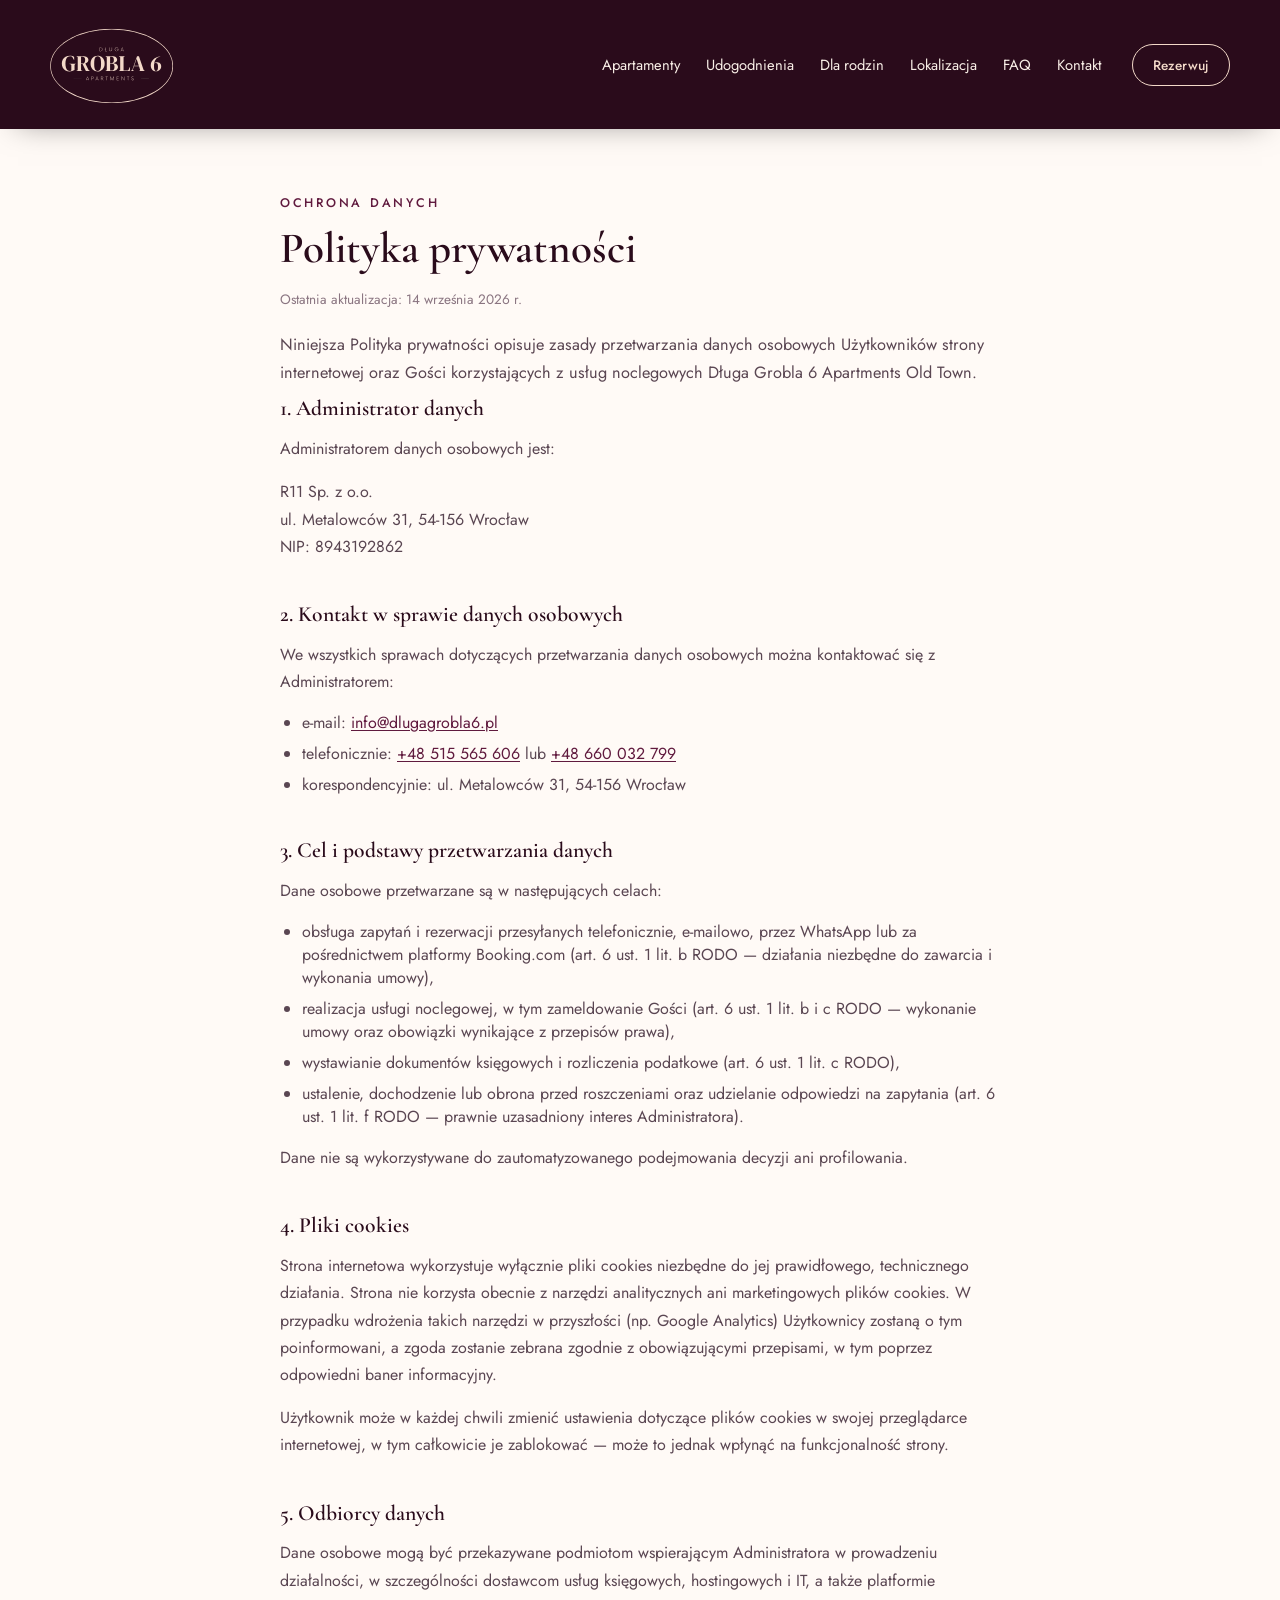
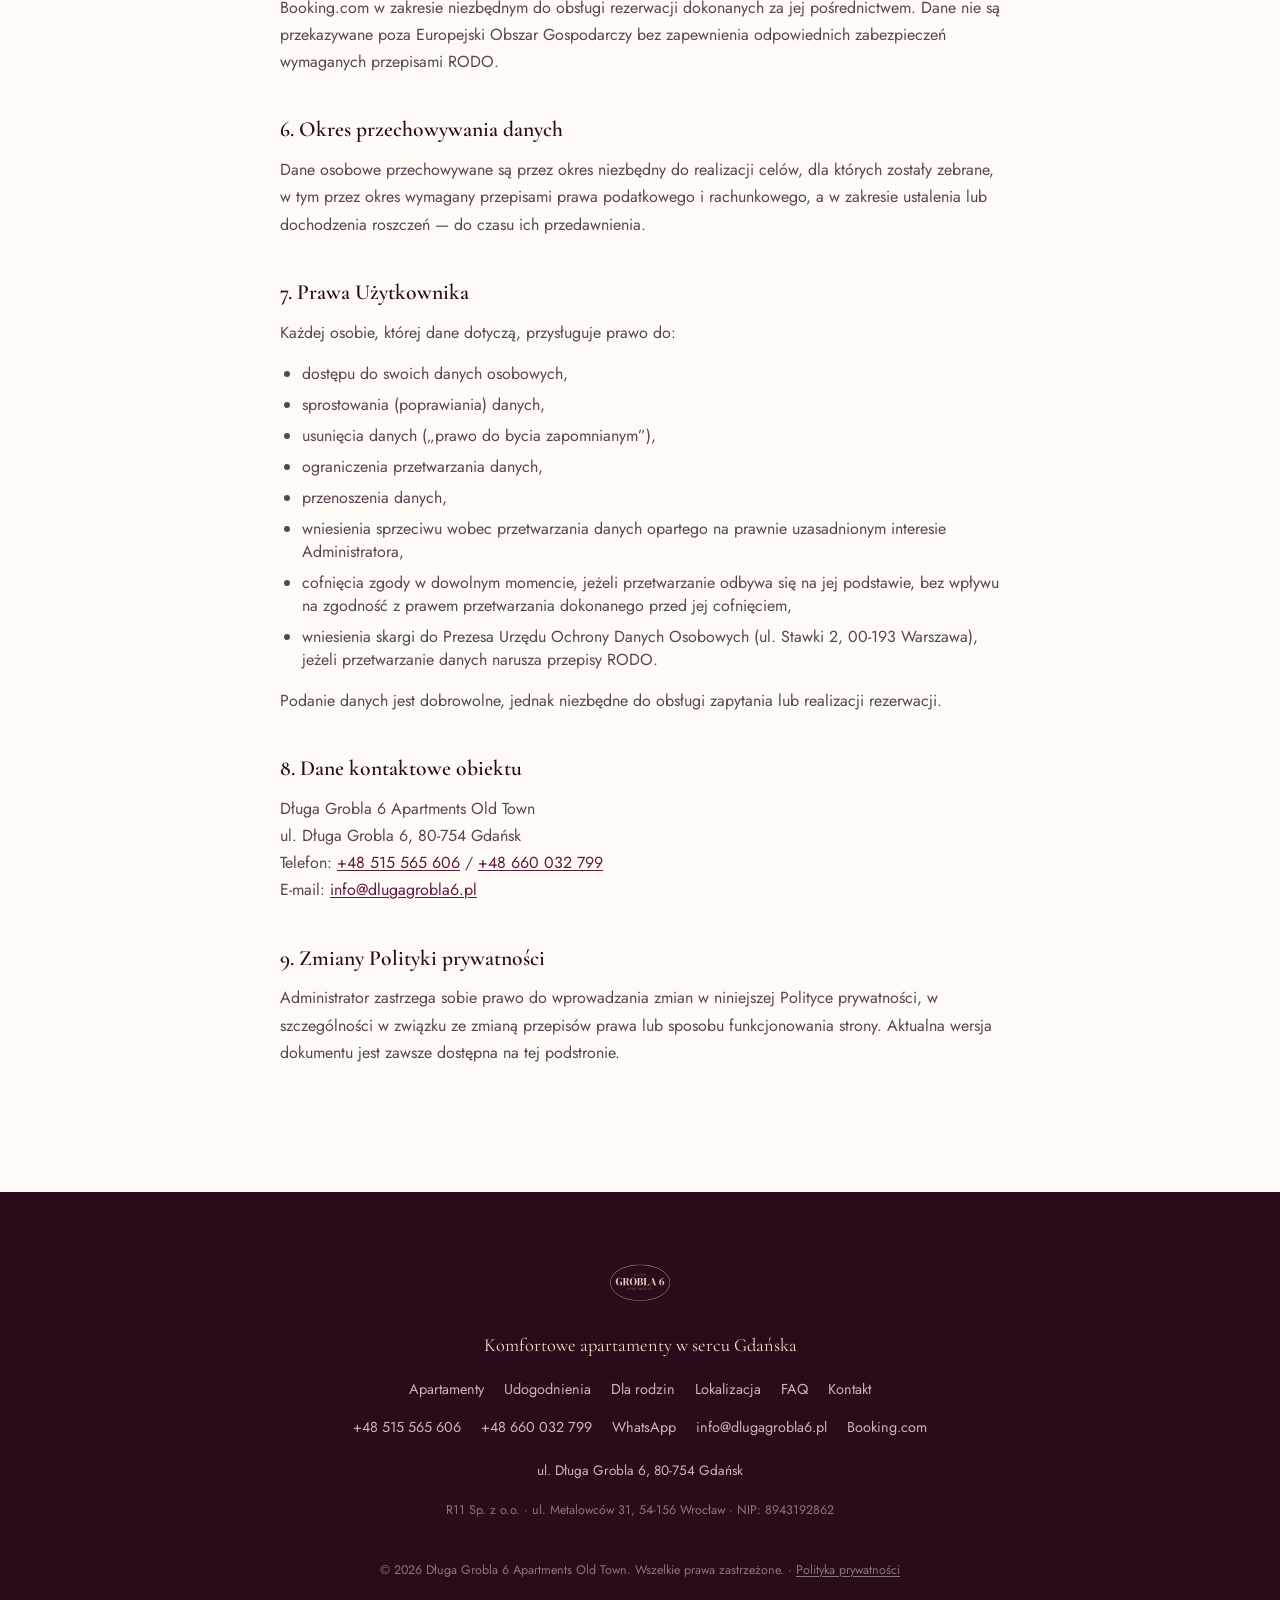
==== privacy-policy.html @ ef0bfca9 "Production ready version Co-Authored-By: Claude Sonnet 5 <noreply@anthropic.com> Claude-Session: htt" ====
<!DOCTYPE html>
<html lang="pl">
<head>
<meta charset="UTF-8">
<meta name="viewport" content="width=device-width, initial-scale=1.0">
<title>Polityka prywatności | Długa Grobla 6 Apartments Old Town</title>
<meta name="description" content="Polityka prywatności Długa Grobla 6 Apartments Old Town — zasady przetwarzania danych osobowych, pliki cookies i prawa użytkownika.">
<meta name="robots" content="noindex, follow">
<meta name="theme-color" content="#601a3e">
<link rel="icon" type="image/svg+xml" href="assets/images/favicon/a/favicon.svg">
<link rel="icon" type="image/png" sizes="32x32" href="assets/images/favicon/a/favicon-32x32.png">
<link rel="icon" type="image/png" sizes="16x16" href="assets/images/favicon/a/favicon-16x16.png">
<link rel="apple-touch-icon" sizes="180x180" href="assets/images/favicon/a/apple-touch-icon.png">
<link rel="preconnect" href="https://fonts.googleapis.com">
<link rel="preconnect" href="https://fonts.gstatic.com" crossorigin>
<link href="https://fonts.googleapis.com/css2?family=Cormorant+Garamond:wght@500;600;700&family=Jost:wght@300;400;500;600&display=swap" rel="stylesheet">
<link rel="stylesheet" href="assets/css/style.css">
</head>
<body>

<!-- Sprite ikon SVG -->
<svg width="0" height="0" style="position:absolute" aria-hidden="true">
<defs>
<symbol id="icon-menu" viewBox="0 0 24 24"><line x1="3" y1="6" x2="21" y2="6"/><line x1="3" y1="12" x2="21" y2="12"/><line x1="3" y1="18" x2="21" y2="18"/></symbol>
<symbol id="icon-close" viewBox="0 0 24 24"><line x1="5" y1="5" x2="19" y2="19"/><line x1="19" y1="5" x2="5" y2="19"/></symbol>
<symbol id="icon-chevron" viewBox="0 0 24 24"><polyline points="6 9 12 15 18 9"/></symbol>
<symbol id="icon-arrow-left" viewBox="0 0 24 24"><polyline points="15 18 9 12 15 6"/></symbol>
<symbol id="icon-arrow-right" viewBox="0 0 24 24"><polyline points="9 18 15 12 9 6"/></symbol>
<symbol id="icon-phone" viewBox="0 0 24 24"><path d="M22 16.92v3a2 2 0 0 1-2.18 2 19.79 19.79 0 0 1-8.63-3.07 19.5 19.5 0 0 1-6-6 19.79 19.79 0 0 1-3.07-8.67A2 2 0 0 1 4.11 2h3a2 2 0 0 1 2 1.72c.127.96.362 1.903.7 2.81a2 2 0 0 1-.45 2.11L8.09 9.91a16 16 0 0 0 6 6l1.27-1.27a2 2 0 0 1 2.11-.45c.907.338 1.85.573 2.81.7A2 2 0 0 1 22 16.92z"/></symbol>
<symbol id="icon-whatsapp" viewBox="0 0 24 24"><path d="M17.6 6.32A8.86 8.86 0 0 0 12.05 4a8.94 8.94 0 0 0-7.75 13.4L3 21l3.72-1.27a8.9 8.9 0 0 0 5.33 1.76A8.94 8.94 0 0 0 21 12.55a8.87 8.87 0 0 0-3.4-6.23z" stroke-linecap="round" stroke-linejoin="round" fill="none"/><path d="M9 8.5c0 3.5 3 6.5 6.5 6.5.6 0 1-.5.9-1l-.3-1.3a.9.9 0 0 0-.9-.7l-1.2.2a5 5 0 0 1-3-3l.2-1.2a.9.9 0 0 0-.7-.9L9.9 6.6c-.5-.1-1 .3-1 .9z" fill="currentColor" stroke="none"/></symbol>
<symbol id="icon-booking" viewBox="0 0 24 24"><rect x="3" y="4" width="18" height="17" rx="2"/><line x1="3" y1="9" x2="21" y2="9"/><line x1="8" y1="2" x2="8" y2="6"/><line x1="16" y1="2" x2="16" y2="6"/><path d="M8 13h3a1.5 1.5 0 0 1 0 3H8v-6h2.5a1.5 1.5 0 0 1 0 3" fill="none"/></symbol>
<symbol id="icon-mail" viewBox="0 0 24 24"><rect x="2.5" y="4.5" width="19" height="15" rx="2" fill="none"/><path d="m3 6 9 7 9-7" fill="none"/></symbol>
<symbol id="icon-pin" viewBox="0 0 24 24"><path d="M12 21s7-6.7 7-12a7 7 0 0 0-14 0c0 5.3 7 12 7 12z" fill="none"/><circle cx="12" cy="9" r="2.4"/></symbol>
</defs>
</svg>

<a class="skip-link" href="#main">Przejdź do treści</a>

<header class="site-header" id="siteHeader">
  <div class="container header-inner">
    <a href="index.html" class="brand" aria-label="Długa Grobla 6 Apartments Old Town — strona główna">
      <img src="assets/images/logo/Ivory.svg" alt="Długa Grobla 6 Apartments Old Town" class="brand-logo">
    </a>

    <nav class="main-nav" id="mainNav" aria-label="Nawigacja główna">
      <ul>
        <li><a href="index.html#apartments">Apartamenty</a></li>
        <li><a href="index.html#amenities">Udogodnienia</a></li>
        <li><a href="index.html#family">Dla rodzin</a></li>
        <li><a href="index.html#location">Lokalizacja</a></li>
        <li><a href="index.html#faq">FAQ</a></li>
        <li><a href="index.html#contact">Kontakt</a></li>
      </ul>
      <a href="https://www.booking.com/hotel/pl/dluga-grobla-6-apartments-oldtown.pl.html" class="btn btn-sm btn-outline-nav" target="_blank" rel="noopener">Rezerwuj</a>
    </nav>

    <button class="nav-toggle" id="navToggle" aria-label="Otwórz menu" aria-expanded="false" aria-controls="mainNav">
      <svg class="icon"><use href="#icon-menu"></use></svg>
    </button>
  </div>
</header>

<div class="nav-scrim" id="navScrim"></div>

<main id="main">
  <section class="legal">
    <div class="container legal-inner">
      <p class="eyebrow reveal" data-reveal>Ochrona danych</p>
      <h1 class="section-title reveal" data-reveal>Polityka prywatności</h1>
      <p class="legal-updated reveal" data-reveal>Ostatnia aktualizacja: 14 września 2026 r.</p>
      <p class="legal-lead reveal" data-reveal>
        Niniejsza Polityka prywatności opisuje zasady przetwarzania danych osobowych
        Użytkowników strony internetowej oraz Gości korzystających z usług noclegowych
        Długa Grobla 6 Apartments Old Town.
      </p>

      <div class="legal-body reveal" data-reveal>
        <h2>1. Administrator danych</h2>
        <p>Administratorem danych osobowych jest:</p>
        <p class="legal-block">
          R11 Sp. z o.o.<br>
          ul. Metalowców 31, 54-156 Wrocław<br>
          NIP: 8943192862
        </p>

        <h2>2. Kontakt w sprawie danych osobowych</h2>
        <p>We wszystkich sprawach dotyczących przetwarzania danych osobowych można kontaktować się z Administratorem:</p>
        <ul>
          <li>e-mail: <a href="mailto:info@dlugagrobla6.pl">info@dlugagrobla6.pl</a></li>
          <li>telefonicznie: <a href="tel:+48515565606">+48 515 565 606</a> lub <a href="tel:+48660032799">+48 660 032 799</a></li>
          <li>korespondencyjnie: ul. Metalowców 31, 54-156 Wrocław</li>
        </ul>

        <h2>3. Cel i podstawy przetwarzania danych</h2>
        <p>Dane osobowe przetwarzane są w następujących celach:</p>
        <ul>
          <li>obsługa zapytań i rezerwacji przesyłanych telefonicznie, e-mailowo, przez WhatsApp lub za pośrednictwem platformy Booking.com (art. 6 ust. 1 lit. b RODO — działania niezbędne do zawarcia i wykonania umowy),</li>
          <li>realizacja usługi noclegowej, w tym zameldowanie Gości (art. 6 ust. 1 lit. b i c RODO — wykonanie umowy oraz obowiązki wynikające z przepisów prawa),</li>
          <li>wystawianie dokumentów księgowych i rozliczenia podatkowe (art. 6 ust. 1 lit. c RODO),</li>
          <li>ustalenie, dochodzenie lub obrona przed roszczeniami oraz udzielanie odpowiedzi na zapytania (art. 6 ust. 1 lit. f RODO — prawnie uzasadniony interes Administratora).</li>
        </ul>
        <p>Dane nie są wykorzystywane do zautomatyzowanego podejmowania decyzji ani profilowania.</p>

        <h2>4. Pliki cookies</h2>
        <p>
          Strona internetowa wykorzystuje wyłącznie pliki cookies niezbędne do jej
          prawidłowego, technicznego działania. Strona nie korzysta obecnie z narzędzi
          analitycznych ani marketingowych plików cookies. W przypadku wdrożenia takich
          narzędzi w przyszłości (np. Google Analytics) Użytkownicy zostaną o tym
          poinformowani, a zgoda zostanie zebrana zgodnie z obowiązującymi przepisami,
          w tym poprzez odpowiedni baner informacyjny.
        </p>
        <p>
          Użytkownik może w każdej chwili zmienić ustawienia dotyczące plików cookies
          w swojej przeglądarce internetowej, w tym całkowicie je zablokować — może to
          jednak wpłynąć na funkcjonalność strony.
        </p>

        <h2>5. Odbiorcy danych</h2>
        <p>
          Dane osobowe mogą być przekazywane podmiotom wspierającym Administratora
          w prowadzeniu działalności, w szczególności dostawcom usług księgowych,
          hostingowych i IT, a także platformie Booking.com w zakresie niezbędnym do
          obsługi rezerwacji dokonanych za jej pośrednictwem. Dane nie są przekazywane
          poza Europejski Obszar Gospodarczy bez zapewnienia odpowiednich zabezpieczeń
          wymaganych przepisami RODO.
        </p>

        <h2>6. Okres przechowywania danych</h2>
        <p>
          Dane osobowe przechowywane są przez okres niezbędny do realizacji celów,
          dla których zostały zebrane, w tym przez okres wymagany przepisami prawa
          podatkowego i rachunkowego, a w zakresie ustalenia lub dochodzenia roszczeń
          — do czasu ich przedawnienia.
        </p>

        <h2>7. Prawa Użytkownika</h2>
        <p>Każdej osobie, której dane dotyczą, przysługuje prawo do:</p>
        <ul>
          <li>dostępu do swoich danych osobowych,</li>
          <li>sprostowania (poprawiania) danych,</li>
          <li>usunięcia danych („prawo do bycia zapomnianym”),</li>
          <li>ograniczenia przetwarzania danych,</li>
          <li>przenoszenia danych,</li>
          <li>wniesienia sprzeciwu wobec przetwarzania danych opartego na prawnie uzasadnionym interesie Administratora,</li>
          <li>cofnięcia zgody w dowolnym momencie, jeżeli przetwarzanie odbywa się na jej podstawie, bez wpływu na zgodność z prawem przetwarzania dokonanego przed jej cofnięciem,</li>
          <li>wniesienia skargi do Prezesa Urzędu Ochrony Danych Osobowych (ul. Stawki 2, 00-193 Warszawa), jeżeli przetwarzanie danych narusza przepisy RODO.</li>
        </ul>
        <p>Podanie danych jest dobrowolne, jednak niezbędne do obsługi zapytania lub realizacji rezerwacji.</p>

        <h2>8. Dane kontaktowe obiektu</h2>
        <p class="legal-block">
          Długa Grobla 6 Apartments Old Town<br>
          ul. Długa Grobla 6, 80-754 Gdańsk<br>
          Telefon: <a href="tel:+48515565606">+48 515 565 606</a> / <a href="tel:+48660032799">+48 660 032 799</a><br>
          E-mail: <a href="mailto:info@dlugagrobla6.pl">info@dlugagrobla6.pl</a>
        </p>

        <h2>9. Zmiany Polityki prywatności</h2>
        <p>
          Administrator zastrzega sobie prawo do wprowadzania zmian w niniejszej
          Polityce prywatności, w szczególności w związku ze zmianą przepisów prawa
          lub sposobu funkcjonowania strony. Aktualna wersja dokumentu jest zawsze
          dostępna na tej podstronie.
        </p>
      </div>
    </div>
  </section>
</main>

<footer class="site-footer">
  <div class="container footer-inner">
    <img src="assets/images/logo/Ivory.svg" alt="Długa Grobla 6 Apartments Old Town" class="footer-logo">
    <p class="footer-tagline">Komfortowe apartamenty w sercu Gdańska</p>

    <nav class="footer-nav" aria-label="Nawigacja w stopce">
      <a href="index.html#apartments">Apartamenty</a>
      <a href="index.html#amenities">Udogodnienia</a>
      <a href="index.html#family">Dla rodzin</a>
      <a href="index.html#location">Lokalizacja</a>
      <a href="index.html#faq">FAQ</a>
      <a href="index.html#contact">Kontakt</a>
    </nav>

    <div class="footer-contact">
      <a href="tel:+48515565606">+48 515 565 606</a>
      <a href="tel:+48660032799">+48 660 032 799</a>
      <a href="https://wa.me/48515565606" target="_blank" rel="noopener">WhatsApp</a>
      <a href="mailto:info@dlugagrobla6.pl">info@dlugagrobla6.pl</a>
      <a href="https://www.booking.com/hotel/pl/dluga-grobla-6-apartments-oldtown.pl.html" target="_blank" rel="noopener">Booking.com</a>
    </div>

    <p class="footer-address">ul. Długa Grobla 6, 80-754 Gdańsk</p>
    <p class="footer-legal">R11 Sp. z o.o. · ul. Metalowców 31, 54-156 Wrocław · NIP: 8943192862</p>

    <p class="footer-copy">&copy; 2026 Długa Grobla 6 Apartments Old Town. Wszelkie prawa zastrzeżone. · <a href="privacy-policy.html">Polityka prywatności</a></p>
  </div>
</footer>

<!-- LIGHTBOX (nieużywany na tej stronie, wymagany przez wspólny script.js) -->
<div class="lightbox" id="lightbox" aria-hidden="true" role="dialog" aria-modal="true" aria-label="Podgląd zdjęcia">
  <button class="lightbox-close" id="lightboxClose" aria-label="Zamknij">
    <svg class="icon"><use href="#icon-close"></use></svg>
  </button>
  <button class="lightbox-nav lightbox-prev" id="lightboxPrev" aria-label="Poprzednie zdjęcie">
    <svg class="icon"><use href="#icon-arrow-left"></use></svg>
  </button>
  <div class="lightbox-stage">
    <img src="" alt="" id="lightboxImg">
    <p class="lightbox-count" id="lightboxCount"></p>
  </div>
  <button class="lightbox-nav lightbox-next" id="lightboxNext" aria-label="Następne zdjęcie">
    <svg class="icon"><use href="#icon-arrow-right"></use></svg>
  </button>
</div>

<button class="back-to-top" id="backToTop" aria-label="Wróć na górę strony">
  <svg class="icon"><use href="#icon-chevron"></use></svg>
</button>

<script src="assets/js/script.js"></script>
</body>
</html>
---- assets/css/style.css ----
/* ==========================================================================
   Długa Grobla 6 Apartments Old Town — style.css
   ========================================================================== */

:root {
  /* Brand colors (from logo) */
  --plum: #601a3e;
  --plum-dark: #3d1027;
  --plum-darker: #2a0b1b;
  --plum-light: #7c2c53;
  --ivory: #f3d9c9;
  --ivory-soft: #faf0e8;
  --ink: #241019;
  --paper: #fffaf6;
  --paper-dim: #f6ece5;

  /* Accents per apartment */
  --sea: #3c6a8c;
  --sea-soft: #e6eef3;
  --forest: #33513f;
  --forest-soft: #e7eee9;

  --whatsapp: #25a35a;

  /* Type */
  --font-display: "Cormorant Garamond", Georgia, serif;
  --font-body: "Jost", "Segoe UI", sans-serif;

  /* Layout */
  --container: 1220px;
  --radius-sm: 8px;
  --radius-md: 16px;
  --radius-lg: 28px;
  --shadow-soft: 0 20px 50px -25px rgba(36, 16, 25, 0.45);
  --shadow-card: 0 14px 40px -20px rgba(36, 16, 25, 0.35);

  --ease: cubic-bezier(0.22, 1, 0.36, 1);
}

/* ---------- Reset ---------- */
*, *::before, *::after { box-sizing: border-box; }
html { scroll-behavior: smooth; }
body {
  margin: 0;
  font-family: var(--font-body);
  color: var(--ink);
  background: var(--paper);
  -webkit-font-smoothing: antialiased;
  overflow-x: hidden;
}
img { max-width: 100%; display: block; }
ul { list-style: none; margin: 0; padding: 0; }
a { color: inherit; text-decoration: none; }
button { font: inherit; color: inherit; background: none; border: none; cursor: pointer; padding: 0; }
h1, h2, h3, h4 {
  font-family: var(--font-display);
  font-weight: 600;
  line-height: 1.15;
  margin: 0;
  color: var(--plum-darker);
}
p { margin: 0; line-height: 1.7; }
.icon { width: 1.15em; height: 1.15em; fill: none; stroke: currentColor; stroke-width: 1.7; stroke-linecap: round; stroke-linejoin: round; flex-shrink: 0; }

.container {
  width: 100%;
  max-width: var(--container);
  margin-inline: auto;
  padding-inline: 20px;
}

.skip-link {
  position: absolute;
  left: -999px;
  top: 0;
  background: var(--plum);
  color: var(--ivory);
  padding: 12px 20px;
  z-index: 999;
  border-radius: 0 0 8px 0;
}
.skip-link:focus { left: 0; }

@media (prefers-reduced-motion: reduce) {
  html { scroll-behavior: auto; }
  * { animation-duration: 0.001ms !important; transition-duration: 0.001ms !important; }
}

/* ---------- Reveal animations ---------- */
[data-reveal] {
  opacity: 0;
  transform: translateY(28px);
  transition: opacity 0.8s var(--ease), transform 0.8s var(--ease);
}
[data-reveal].is-visible { opacity: 1; transform: translateY(0); }

/* ---------- Eyebrow / section titles ---------- */
.eyebrow {
  display: inline-block;
  font-family: var(--font-body);
  font-size: 0.78rem;
  letter-spacing: 0.22em;
  text-transform: uppercase;
  color: var(--plum);
  font-weight: 500;
  margin-bottom: 10px;
}
.section-title {
  font-size: clamp(1.9rem, 5vw, 2.7rem);
  margin-bottom: 14px;
}
.section-lead {
  max-width: 640px;
  color: #5a4652;
  font-size: 1.02rem;
  margin-bottom: 40px;
}

/* ---------- Buttons ---------- */
.btn {
  display: inline-flex;
  align-items: center;
  gap: 10px;
  justify-content: center;
  padding: 14px 26px;
  border-radius: 999px;
  font-size: 0.95rem;
  font-weight: 500;
  letter-spacing: 0.01em;
  border: 1.5px solid transparent;
  transition: transform 0.35s var(--ease), background 0.3s var(--ease), border-color 0.3s var(--ease), color 0.3s var(--ease), box-shadow 0.3s var(--ease);
  white-space: nowrap;
}
.btn:hover { transform: translateY(-2px); }
.btn:active { transform: translateY(0); }

.btn-primary {
  background: var(--plum);
  color: var(--ivory-soft);
  box-shadow: 0 12px 30px -14px rgba(96, 26, 62, 0.65);
}
.btn-primary:hover { background: var(--plum-light); }

.btn-outline {
  background: transparent;
  color: var(--paper);
  border-color: rgba(255, 255, 255, 0.7);
}
.btn-outline:hover { background: rgba(255, 255, 255, 0.12); }

.btn-whatsapp {
  background: var(--whatsapp);
  color: #fff;
  box-shadow: 0 12px 30px -14px rgba(37, 163, 90, 0.6);
}
.btn-whatsapp:hover { background: #1f8f4d; }

.btn-ghost {
  background: transparent;
  color: var(--plum);
  border-color: var(--plum);
}
.btn-ghost:hover { background: var(--plum); color: var(--ivory-soft); }

.btn-sm { padding: 10px 20px; font-size: 0.85rem; }
.btn-outline-nav {
  border-color: var(--ivory);
  color: var(--ivory);
}
.btn-outline-nav:hover { background: var(--ivory); color: var(--plum-darker); }

/* Location section buttons sit on light bg */
.location .btn-outline { color: var(--plum); border-color: var(--plum); }
.location .btn-outline:hover { background: var(--plum); color: var(--ivory-soft); }

/* ==========================================================================
   HEADER
   ========================================================================== */
.site-header {
  position: fixed;
  inset: 0 0 auto 0;
  z-index: 100;
  background: var(--plum-darker); /* solid brand color — identical before and after scroll */
  box-shadow: 0 10px 30px -18px rgba(0, 0, 0, 0.5);
}
.header-inner {
  display: flex;
  align-items: center;
  justify-content: space-between;
  padding-block: 3px; /* reduced to fit the larger logo while keeping header height at ~129px */
}

.brand { display: inline-flex; align-items: center; }

.brand-logo {
  height: 123px; /* was 91px, +35% — fixed, identical before and after scroll */
  width: auto;
}

.main-nav { display: flex; align-items: center; gap: 30px; }
.main-nav ul { display: flex; align-items: center; gap: 26px; }
.main-nav a:not(.btn) {
  font-size: 0.92rem;
  color: var(--ivory-soft);
  position: relative;
  padding-block: 4px;
}
.main-nav a:not(.btn)::after {
  content: "";
  position: absolute;
  left: 0; right: 0; bottom: 0;
  height: 1.5px;
  background: var(--ivory);
  transform: scaleX(0);
  transform-origin: right;
  transition: transform 0.35s var(--ease);
}
.main-nav a:not(.btn):hover::after { transform: scaleX(1); transform-origin: left; }

.nav-toggle {
  display: inline-flex;
  color: var(--ivory-soft);
  z-index: 120;
}
.nav-toggle .icon { width: 26px; height: 26px; }
.nav-scrim {
  position: fixed; inset: 0;
  background: rgba(20, 6, 13, 0.6);
  opacity: 0;
  pointer-events: none;
  transition: opacity 0.4s var(--ease);
  z-index: 95;
}
.nav-scrim.is-active { opacity: 1; pointer-events: auto; }

@media (max-width: 900px) {
  .main-nav {
    position: fixed;
    top: 0; right: 0;
    height: 100vh;
    width: min(340px, 84vw);
    background: linear-gradient(160deg, var(--plum-darker), var(--plum-dark));
    flex-direction: column;
    align-items: flex-start;
    justify-content: center;
    gap: 40px;
    padding: 40px;
    transform: translateX(100%);
    transition: transform 0.5s var(--ease);
    z-index: 110;
  }
  .main-nav.is-open { transform: translateX(0); }
  .main-nav ul { flex-direction: column; align-items: flex-start; gap: 22px; }
  .main-nav ul a { font-size: 1.15rem; }
  .main-nav .btn { width: 100%; }
}
@media (min-width: 901px) {
  .nav-toggle { display: none; }
}

/* ==========================================================================
   HERO
   ========================================================================== */
.hero {
  position: relative;
  min-height: 100svh;
  display: flex;
  align-items: center;
  color: var(--paper);
  overflow: hidden;
}
.hero-media { position: absolute; inset: 0; z-index: 0; }
.hero-img { width: 100%; height: 100%; object-fit: cover; }
.hero-overlay {
  position: absolute; inset: 0;
  background:
    linear-gradient(180deg, rgba(30,8,19,0.55) 0%, rgba(30,8,19,0.35) 35%, rgba(28,8,18,0.75) 78%, rgba(20,6,13,0.92) 100%),
    linear-gradient(90deg, rgba(60,15,40,0.55) 0%, rgba(60,15,40,0.1) 55%);
}

.hero-content {
  position: relative;
  z-index: 1;
  padding-top: 100px;
  padding-bottom: 60px;
  text-align: center;
  display: flex;
  flex-direction: column;
  align-items: center;
}
.hero-title {
  font-size: clamp(2.1rem, 7vw, 4.2rem);
  color: var(--paper);
  display: flex;
  flex-direction: column;
  gap: 6px;
}
.hero-title span {
  font-size: clamp(1.1rem, 2.8vw, 1.7rem);
  font-weight: 500;
  letter-spacing: 0.04em;
  color: var(--ivory);
}
.hero-subtitle {
  margin-top: 22px;
  font-size: clamp(1rem, 2vw, 1.25rem);
  font-weight: 300;
  letter-spacing: 0.02em;
  color: var(--ivory-soft);
  max-width: 520px;
}
.hero-actions {
  margin-top: 40px;
  display: flex;
  flex-wrap: wrap;
  gap: 14px;
  justify-content: center;
}

.scroll-cue {
  position: absolute;
  bottom: 26px; left: 50%;
  transform: translateX(-50%);
  color: var(--ivory-soft);
  animation: bob 2.2s ease-in-out infinite;
  z-index: 1;
}
.scroll-cue .icon { width: 26px; height: 26px; }
@keyframes bob {
  0%, 100% { transform: translate(-50%, 0); }
  50% { transform: translate(-50%, 8px); }
}

/* ==========================================================================
   INTRO
   ========================================================================== */
.intro { padding-block: clamp(60px, 9vw, 110px); background: var(--paper); }
.intro-inner { text-align: center; display: flex; flex-direction: column; align-items: center; }
.intro-text {
  max-width: 700px;
  color: #5a4652;
  font-size: 1.05rem;
  margin-bottom: 46px;
}
.intro-stats {
  display: flex;
  flex-wrap: wrap;
  gap: 20px 60px;
  justify-content: center;
}
.stat { display: flex; flex-direction: column; align-items: center; gap: 6px; }
.stat-num { font-family: var(--font-display); font-size: 2.4rem; color: var(--plum); font-weight: 700; }
.stat-label { font-size: 0.85rem; letter-spacing: 0.06em; text-transform: uppercase; color: #8a7581; }

/* ==========================================================================
   APARTMENTS
   ========================================================================== */
.apartments { padding-top: clamp(20px, 4vw, 30px); padding-bottom: clamp(40px, 6vw, 70px); background: var(--paper-dim); }

.apt-card { padding-block: clamp(40px, 6vw, 70px); }
.apt-card:nth-child(odd) { background: var(--paper-dim); }
.apt-card:nth-child(even) { background: var(--paper); }

.apt-grid {
  display: grid;
  grid-template-columns: 1fr;
  gap: 34px;
  align-items: center;
}
@media (min-width: 960px) {
  .apt-grid { grid-template-columns: 1.05fr 0.95fr; gap: 60px; }
  .apt-card-alt .apt-grid { grid-template-columns: 0.95fr 1.05fr; }
  .apt-card-alt .apt-content { order: 2; }
  .apt-card-alt .apt-gallery { order: 1; }
}

.apt-gallery-main {
  position: relative;
  border-radius: var(--radius-lg);
  overflow: hidden;
  aspect-ratio: 4 / 3;
  box-shadow: var(--shadow-card);
  background: #ece1da;
}
.apt-main-img { width: 100%; height: 100%; object-fit: cover; transition: opacity 0.4s var(--ease); }
.gallery-open {
  position: absolute;
  right: 16px; bottom: 16px;
  display: inline-flex; align-items: center; gap: 8px;
  background: rgba(36, 16, 25, 0.72);
  color: var(--ivory-soft);
  padding: 10px 16px;
  border-radius: 999px;
  font-size: 0.82rem;
  backdrop-filter: blur(4px);
  transition: background 0.3s var(--ease), transform 0.3s var(--ease);
}
.gallery-open:hover { background: var(--plum); transform: translateY(-2px); }

.apt-thumbs {
  display: grid;
  grid-template-columns: repeat(5, 1fr);
  gap: 10px;
  margin-top: 12px;
}
.apt-thumb {
  border-radius: 10px;
  overflow: hidden;
  aspect-ratio: 1 / 1;
  border: 2px solid transparent;
  opacity: 0.6;
  transition: opacity 0.3s var(--ease), border-color 0.3s var(--ease);
}
.apt-thumb img { width: 100%; height: 100%; object-fit: cover; }
.apt-thumb:hover { opacity: 0.9; }
.apt-thumb.is-active { opacity: 1; border-color: var(--plum); }

.apt-badge {
  display: inline-block;
  font-size: 0.75rem;
  letter-spacing: 0.14em;
  text-transform: uppercase;
  padding: 7px 14px;
  border-radius: 999px;
  margin-bottom: 16px;
  font-weight: 500;
}
.apt-badge-morze { background: var(--sea-soft); color: var(--sea); }
.apt-badge-las { background: var(--forest-soft); color: var(--forest); }

.apt-content h3 { font-size: clamp(1.7rem, 3.6vw, 2.3rem); margin-bottom: 16px; }
.apt-content p { color: #5a4652; max-width: 480px; }

.apt-features {
  display: flex;
  flex-wrap: wrap;
  gap: 12px 22px;
  margin-top: 24px;
}
.apt-features li {
  display: inline-flex;
  align-items: center;
  gap: 8px;
  font-size: 0.9rem;
  color: var(--plum-darker);
  font-weight: 500;
}
.apt-features .icon { color: var(--plum); }

.apt-actions {
  display: flex;
  flex-wrap: wrap;
  gap: 14px;
  margin-top: 30px;
}

/* ==========================================================================
   AMENITIES / FAMILY (shared grid card style)
   ========================================================================== */
.amenities { padding-block: clamp(60px, 9vw, 110px); background: var(--paper); }
.family { padding-block: clamp(60px, 9vw, 110px); background: var(--plum-darker); color: var(--ivory-soft); }
.family .eyebrow { color: var(--ivory); }
.family .section-title, .family h3 { color: var(--paper); }
.family .section-lead { color: #d9c3cf; }

.amenities-grid, .family-grid {
  display: grid;
  grid-template-columns: repeat(2, 1fr);
  gap: 18px;
}
@media (min-width: 640px) { .amenities-grid { grid-template-columns: repeat(3, 1fr); } }
@media (min-width: 640px) { .family-grid { grid-template-columns: repeat(4, 1fr); } }

.amenity-card {
  background: var(--paper);
  border: 1px solid #ece0d8;
  border-radius: var(--radius-md);
  padding: 30px 22px;
  text-align: center;
  transition: transform 0.4s var(--ease), box-shadow 0.4s var(--ease), border-color 0.4s var(--ease);
}
.amenity-card:hover { transform: translateY(-6px); box-shadow: var(--shadow-card); border-color: transparent; }
.amenity-icon, .family-icon {
  width: 58px; height: 58px;
  margin: 0 auto 16px;
  display: flex; align-items: center; justify-content: center;
  border-radius: 50%;
  background: var(--ivory-soft);
  color: var(--plum);
}
.amenity-icon .icon, .family-icon .icon { width: 26px; height: 26px; }
.amenity-card h3 { font-size: 1.08rem; margin-bottom: 8px; }
.amenity-card p { font-size: 0.88rem; color: #7a6870; }

.family-card {
  background: rgba(255, 255, 255, 0.06);
  border: 1px solid rgba(255,255,255,0.12);
  border-radius: var(--radius-md);
  padding: 30px 18px;
  text-align: center;
  transition: transform 0.4s var(--ease), background 0.4s var(--ease);
}
.family-card:hover { transform: translateY(-6px); background: rgba(255,255,255,0.1); }
.family-card .family-icon { background: var(--ivory); }
.family-card h3 { font-size: 1rem; color: var(--paper); font-weight: 500; font-family: var(--font-body); }
.family-note { margin-top: 30px; color: #cdb2bd; font-size: 0.9rem; }

/* ==========================================================================
   LOCATION
   ========================================================================== */
.location { padding-block: clamp(60px, 9vw, 110px); background: var(--paper-dim); }
.location-gallery {
  display: grid;
  grid-template-columns: repeat(2, 1fr);
  gap: 14px;
  margin-top: 10px;
}
@media (min-width: 720px) { .location-gallery { grid-template-columns: repeat(3, 1fr); } }
.loc-photo {
  border-radius: var(--radius-md);
  overflow: hidden;
  aspect-ratio: 4 / 3;
  box-shadow: var(--shadow-card);
  position: relative;
}
.loc-photo img { width: 100%; height: 100%; object-fit: cover; transition: transform 0.6s var(--ease); }
.loc-photo:hover img { transform: scale(1.06); }
.loc-photo::after {
  content: "";
  position: absolute; inset: 0;
  background: linear-gradient(180deg, rgba(0,0,0,0) 55%, rgba(20,6,13,0.45) 100%);
  opacity: 0;
  transition: opacity 0.4s var(--ease);
}
.loc-photo:hover::after { opacity: 1; }

.location-cta { margin-top: 40px; }

/* ==========================================================================
   OPINIE GOŚCI
   ========================================================================== */
.reviews { padding-block: clamp(60px, 9vw, 110px); background: var(--paper); }
.reviews-grid {
  display: grid;
  grid-template-columns: 1fr;
  gap: 20px;
}
@media (min-width: 720px) { .reviews-grid { grid-template-columns: repeat(2, 1fr); } }

.review-card {
  position: relative;
  margin: 0;
  background: var(--paper-dim);
  border: 1px solid #ece0d8;
  border-radius: var(--radius-md);
  padding: 34px 30px 28px;
  transition: transform 0.4s var(--ease), box-shadow 0.4s var(--ease);
}
.review-card:hover { transform: translateY(-6px); box-shadow: var(--shadow-card); }
.review-quote { width: 30px; height: 30px; color: var(--ivory); margin-bottom: 6px; }
.review-stars { display: flex; gap: 4px; color: var(--plum); margin-bottom: 16px; }
.review-stars .icon { width: 16px; height: 16px; }
.review-text {
  font-family: var(--font-display);
  font-size: 1.15rem;
  color: var(--plum-darker);
  line-height: 1.5;
  margin-bottom: 22px;
}
.review-meta { display: flex; align-items: center; gap: 14px; }
.review-avatar {
  width: 42px; height: 42px;
  border-radius: 50%;
  background: var(--ivory);
  color: var(--plum);
  display: flex; align-items: center; justify-content: center;
  font-family: var(--font-display);
  font-weight: 700;
  font-size: 1.05rem;
  flex-shrink: 0;
}
.review-name { font-size: 0.95rem; font-weight: 500; color: var(--plum-darker); }
.review-source { font-size: 0.8rem; color: #8a7581; }

/* ==========================================================================
   FAQ
   ========================================================================== */
.faq { padding-block: clamp(60px, 9vw, 110px); background: var(--paper); }
.faq-list { max-width: 780px; }
.faq-item {
  border-bottom: 1px solid #ece0d8;
}
.faq-question {
  width: 100%;
  display: flex;
  align-items: center;
  justify-content: space-between;
  gap: 20px;
  padding-block: 22px;
  text-align: left;
  font-family: var(--font-display);
  font-size: clamp(1.05rem, 2.4vw, 1.25rem);
  font-weight: 600;
  color: var(--plum-darker);
}
.faq-icon { color: var(--plum); transition: transform 0.4s var(--ease); flex-shrink: 0; }
.faq-item.is-open .faq-icon { transform: rotate(135deg); }

.faq-answer {
  display: grid;
  grid-template-rows: 0fr;
  transition: grid-template-rows 0.45s var(--ease);
}
.faq-answer > p {
  overflow: hidden;
  color: #5a4652;
  padding-right: 40px;
}
.faq-item.is-open .faq-answer { grid-template-rows: 1fr; }
.faq-answer > * { min-height: 0; }
.faq-item.is-open .faq-answer > p { padding-bottom: 22px; }

/* ==========================================================================
   CONTACT
   ========================================================================== */
.contact {
  padding-block: clamp(60px, 9vw, 110px);
  background: linear-gradient(160deg, var(--plum-darker), var(--plum-dark));
  color: var(--ivory-soft);
}
.contact .eyebrow { color: var(--ivory); }
.contact .section-title { color: var(--paper); }
.contact .section-lead { color: #d9c3cf; }

.contact-grid {
  display: grid;
  grid-template-columns: 1fr;
  gap: 18px;
}
@media (min-width: 720px) { .contact-grid { grid-template-columns: repeat(3, 1fr); } }

.contact-card {
  background: rgba(255,255,255,0.06);
  border: 1px solid rgba(255,255,255,0.14);
  border-radius: var(--radius-md);
  padding: 34px 26px;
  transition: transform 0.4s var(--ease), background 0.4s var(--ease);
}
.contact-card:hover { transform: translateY(-6px); background: rgba(255,255,255,0.12); }
.contact-icon {
  width: 52px; height: 52px;
  border-radius: 50%;
  background: var(--ivory);
  color: var(--plum);
  display: flex; align-items: center; justify-content: center;
  margin-bottom: 18px;
}
.contact-card h3 { color: var(--paper); font-size: 1.15rem; margin-bottom: 6px; }
.contact-card p { color: #d9c3cf; font-size: 0.95rem; }
.contact-card p + p { margin-top: 2px; }

/* ==========================================================================
   LEGAL / PRIVACY POLICY PAGE
   ========================================================================== */
.legal {
  padding-top: clamp(150px, 20vw, 190px);
  padding-bottom: clamp(60px, 9vw, 110px);
  background: var(--paper);
}
.legal-inner { max-width: 760px; margin-inline: auto; }
.legal-updated { color: #8a7581; font-size: 0.85rem; margin-top: 10px; }
.legal-lead { color: #5a4652; font-size: 1.02rem; margin-top: 20px; margin-bottom: 10px; }
.legal-body h2 {
  font-size: 1.35rem;
  margin-top: 42px;
  margin-bottom: 14px;
  color: var(--plum-darker);
}
.legal-body h2:first-child { margin-top: 0; }
.legal-body p { color: #5a4652; margin-bottom: 16px; }
.legal-body ul { list-style: disc; padding-left: 22px; margin-bottom: 16px; }
.legal-body ul li { color: #5a4652; margin-bottom: 8px; }
.legal-body a { color: var(--plum); text-decoration: underline; text-underline-offset: 2px; }
.legal-body a:hover { color: var(--plum-light); }
.legal-block { color: #5a4652; margin-bottom: 16px; }

/* ==========================================================================
   FOOTER
   ========================================================================== */
.site-footer { background: var(--plum-darker); color: #cdb2bd; padding-block: 60px 30px; }
.footer-inner { display: flex; flex-direction: column; align-items: center; text-align: center; gap: 18px; }
.footer-logo { height: 60px; width: auto; opacity: 0.95; }
.footer-tagline { font-family: var(--font-display); font-size: 1.15rem; color: var(--ivory); }
.footer-nav { display: flex; flex-wrap: wrap; justify-content: center; gap: 20px; font-size: 0.9rem; }
.footer-nav a:hover { color: var(--ivory); }
.footer-contact { display: flex; flex-wrap: wrap; justify-content: center; gap: 20px; font-size: 0.9rem; }
.footer-contact a:hover { color: var(--ivory); }
.footer-address { font-size: 0.85rem; color: #cdb2bd; margin-top: 4px; }
.footer-legal { font-size: 0.78rem; color: #8a7581; }
.footer-copy { font-size: 0.78rem; color: #8a7581; margin-top: 20px; }
.footer-copy a { color: #8a7581; text-decoration: underline; text-underline-offset: 2px; }
.footer-copy a:hover { color: var(--ivory); }

/* ==========================================================================
   LIGHTBOX
   ========================================================================== */
.lightbox {
  position: fixed; inset: 0;
  background: rgba(15, 4, 10, 0.94);
  z-index: 200;
  display: flex;
  align-items: center;
  justify-content: center;
  opacity: 0;
  pointer-events: none;
  transition: opacity 0.35s var(--ease);
}
.lightbox.is-open { opacity: 1; pointer-events: auto; }
.lightbox-stage { max-width: min(1100px, 92vw); max-height: 86vh; text-align: center; }
.lightbox-stage img {
  max-width: 100%;
  max-height: 78vh;
  border-radius: 10px;
  margin-inline: auto;
  box-shadow: 0 30px 80px -30px rgba(0,0,0,0.7);
}
.lightbox-count { color: #d9c3cf; font-size: 0.85rem; margin-top: 16px; letter-spacing: 0.05em; }
.lightbox-close {
  position: absolute; top: 20px; right: 20px;
  color: var(--ivory-soft);
  width: 44px; height: 44px;
  display: flex; align-items: center; justify-content: center;
  border-radius: 50%;
  background: rgba(255,255,255,0.08);
  transition: background 0.3s var(--ease);
}
.lightbox-close:hover { background: rgba(255,255,255,0.18); }
.lightbox-nav {
  position: absolute; top: 50%;
  transform: translateY(-50%);
  color: var(--ivory-soft);
  width: 50px; height: 50px;
  display: flex; align-items: center; justify-content: center;
  border-radius: 50%;
  background: rgba(255,255,255,0.08);
  transition: background 0.3s var(--ease);
}
.lightbox-nav:hover { background: rgba(255,255,255,0.18); }
.lightbox-prev { left: 16px; }
.lightbox-next { right: 16px; }
@media (max-width: 640px) {
  .lightbox-prev { left: 6px; }
  .lightbox-next { right: 6px; }
  .lightbox-nav { width: 42px; height: 42px; }
}

/* ==========================================================================
   BACK TO TOP
   ========================================================================== */
.back-to-top {
  position: fixed;
  right: 20px; bottom: 20px;
  width: 48px; height: 48px;
  border-radius: 50%;
  background: var(--plum);
  color: var(--ivory-soft);
  display: flex; align-items: center; justify-content: center;
  box-shadow: var(--shadow-soft);
  transform: translateY(20px) rotate(180deg);
  opacity: 0;
  pointer-events: none;
  transition: opacity 0.35s var(--ease), transform 0.35s var(--ease), background 0.3s var(--ease);
  z-index: 90;
}
.back-to-top.is-visible { opacity: 1; transform: translateY(0) rotate(180deg); pointer-events: auto; }
.back-to-top:hover { background: var(--plum-light); }
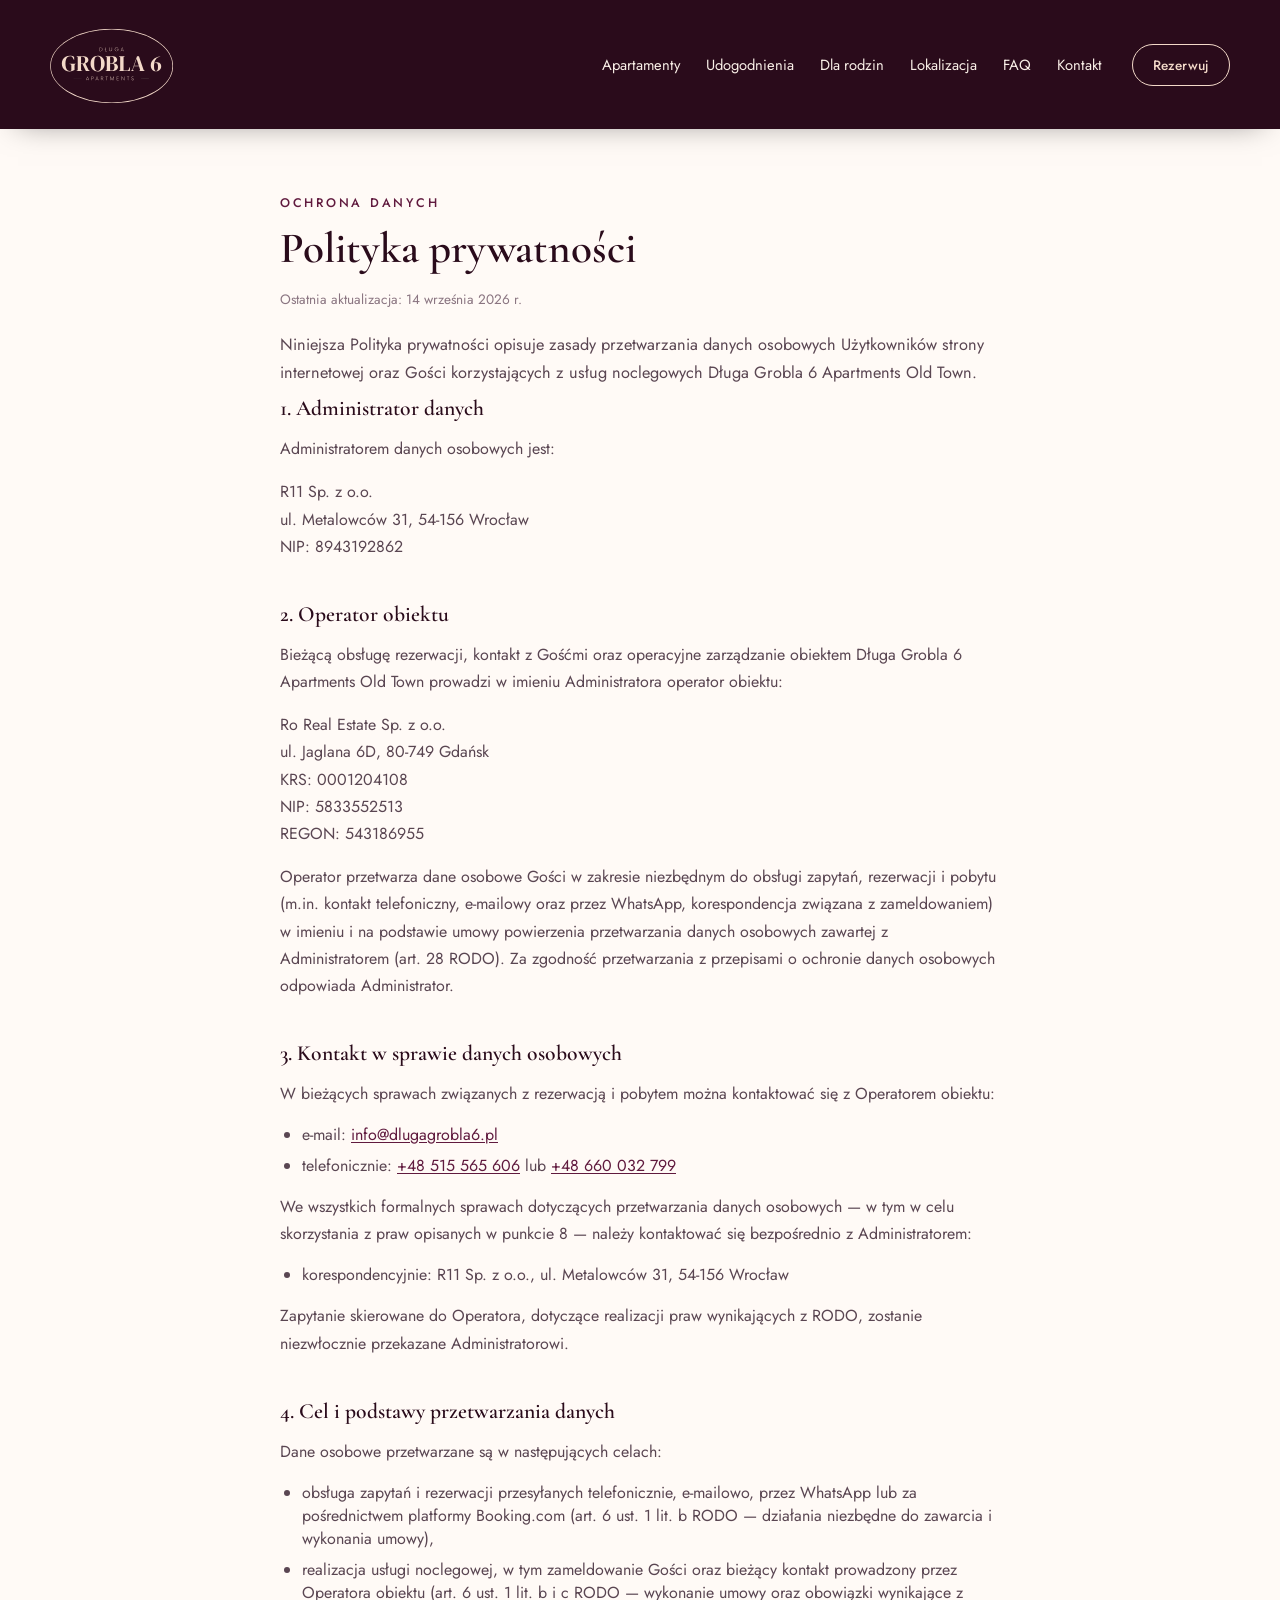
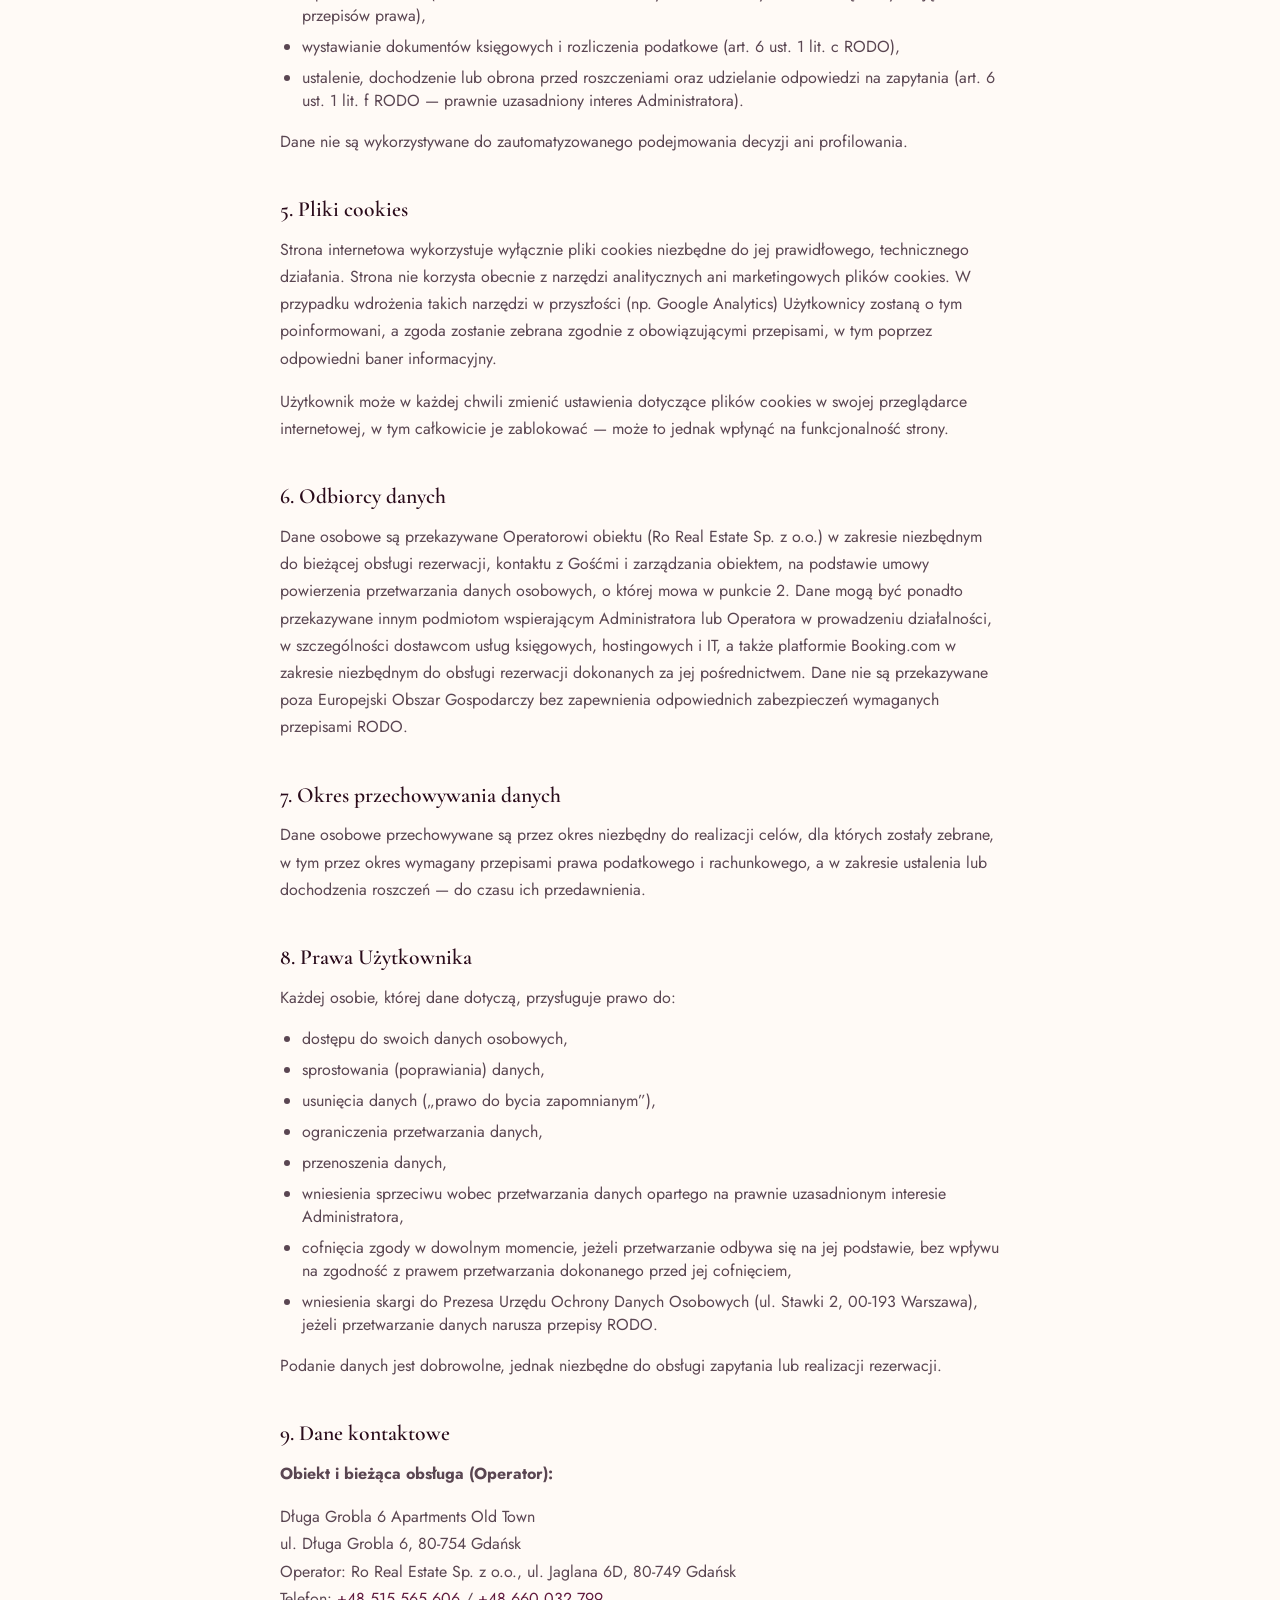
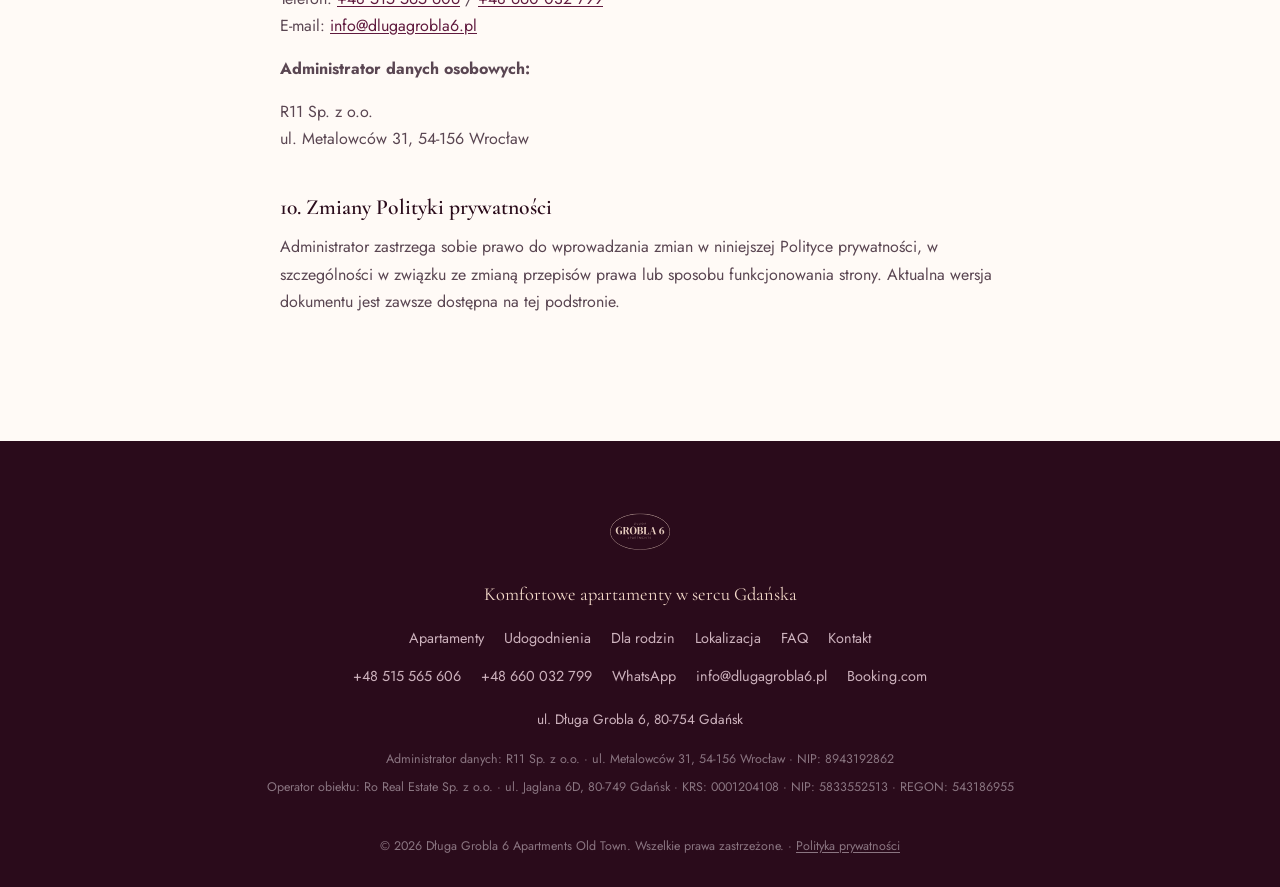
==== commit f8e7418d: "Production launch version Co-Authored-By: Claude Sonnet 5 <noreply@anthropic.com> Claude-Session: ht" ====
--- a/privacy-policy.html
+++ b/privacy-policy.html
@@ -5,8 +5,8 @@
 <meta name="viewport" content="width=device-width, initial-scale=1.0">
 <title>Polityka prywatności | Długa Grobla 6 Apartments Old Town</title>
 <meta name="description" content="Polityka prywatności Długa Grobla 6 Apartments Old Town — zasady przetwarzania danych osobowych, pliki cookies i prawa użytkownika.">
-<meta name="robots" content="noindex, follow">
 <meta name="theme-color" content="#601a3e">
+<link rel="canonical" href="https://dlugagrobla6.pl/privacy-policy.html">
 <link rel="icon" type="image/svg+xml" href="assets/images/favicon/a/favicon.svg">
 <link rel="icon" type="image/png" sizes="32x32" href="assets/images/favicon/a/favicon-32x32.png">
 <link rel="icon" type="image/png" sizes="16x16" href="assets/images/favicon/a/favicon-16x16.png">
@@ -83,25 +83,61 @@
           NIP: 8943192862
         </p>
 
-        <h2>2. Kontakt w sprawie danych osobowych</h2>
-        <p>We wszystkich sprawach dotyczących przetwarzania danych osobowych można kontaktować się z Administratorem:</p>
+        <h2>2. Operator obiektu</h2>
+        <p>
+          Bieżącą obsługę rezerwacji, kontakt z Gośćmi oraz operacyjne zarządzanie
+          obiektem Długa Grobla 6 Apartments Old Town prowadzi w imieniu Administratora
+          operator obiektu:
+        </p>
+        <p class="legal-block">
+          Ro Real Estate Sp. z o.o.<br>
+          ul. Jaglana 6D, 80-749 Gdańsk<br>
+          KRS: 0001204108<br>
+          NIP: 5833552513<br>
+          REGON: 543186955
+        </p>
+        <p>
+          Operator przetwarza dane osobowe Gości w zakresie niezbędnym do obsługi
+          zapytań, rezerwacji i pobytu (m.in. kontakt telefoniczny, e-mailowy oraz
+          przez WhatsApp, korespondencja związana z zameldowaniem) w imieniu i na
+          podstawie umowy powierzenia przetwarzania danych osobowych zawartej
+          z Administratorem (art. 28 RODO). Za zgodność przetwarzania z przepisami
+          o ochronie danych osobowych odpowiada Administrator.
+        </p>
+
+        <h2>3. Kontakt w sprawie danych osobowych</h2>
+        <p>
+          W bieżących sprawach związanych z rezerwacją i pobytem można kontaktować
+          się z Operatorem obiektu:
+        </p>
         <ul>
           <li>e-mail: <a href="mailto:info@dlugagrobla6.pl">info@dlugagrobla6.pl</a></li>
           <li>telefonicznie: <a href="tel:+48515565606">+48 515 565 606</a> lub <a href="tel:+48660032799">+48 660 032 799</a></li>
-          <li>korespondencyjnie: ul. Metalowców 31, 54-156 Wrocław</li>
-        </ul>
-
-        <h2>3. Cel i podstawy przetwarzania danych</h2>
+        </ul>
+        <p>
+          We wszystkich formalnych sprawach dotyczących przetwarzania danych
+          osobowych — w tym w celu skorzystania z praw opisanych w punkcie 8 —
+          należy kontaktować się bezpośrednio z Administratorem:
+        </p>
+        <ul>
+          <li>korespondencyjnie: R11 Sp. z o.o., ul. Metalowców 31, 54-156 Wrocław</li>
+        </ul>
+        <p>
+          Zapytanie skierowane do Operatora, dotyczące realizacji praw wynikających
+          z RODO, zostanie niezwłocznie przekazane Administratorowi.
+        </p>
+
+        <h2>4. Cel i podstawy przetwarzania danych</h2>
         <p>Dane osobowe przetwarzane są w następujących celach:</p>
         <ul>
           <li>obsługa zapytań i rezerwacji przesyłanych telefonicznie, e-mailowo, przez WhatsApp lub za pośrednictwem platformy Booking.com (art. 6 ust. 1 lit. b RODO — działania niezbędne do zawarcia i wykonania umowy),</li>
-          <li>realizacja usługi noclegowej, w tym zameldowanie Gości (art. 6 ust. 1 lit. b i c RODO — wykonanie umowy oraz obowiązki wynikające z przepisów prawa),</li>
+          <li>realizacja usługi noclegowej, w tym zameldowanie Gości oraz bieżący kontakt prowadzony przez Operatora obiektu (art. 6 ust. 1 lit. b i c RODO — wykonanie umowy oraz obowiązki wynikające z przepisów prawa),</li>
           <li>wystawianie dokumentów księgowych i rozliczenia podatkowe (art. 6 ust. 1 lit. c RODO),</li>
           <li>ustalenie, dochodzenie lub obrona przed roszczeniami oraz udzielanie odpowiedzi na zapytania (art. 6 ust. 1 lit. f RODO — prawnie uzasadniony interes Administratora).</li>
         </ul>
         <p>Dane nie są wykorzystywane do zautomatyzowanego podejmowania decyzji ani profilowania.</p>
 
-        <h2>4. Pliki cookies</h2>
+        <h2>5. Pliki cookies</h2>
         <p>
           Strona internetowa wykorzystuje wyłącznie pliki cookies niezbędne do jej
           prawidłowego, technicznego działania. Strona nie korzysta obecnie z narzędzi
@@ -116,17 +152,21 @@
           jednak wpłynąć na funkcjonalność strony.
         </p>
 
-        <h2>5. Odbiorcy danych</h2>
-        <p>
-          Dane osobowe mogą być przekazywane podmiotom wspierającym Administratora
-          w prowadzeniu działalności, w szczególności dostawcom usług księgowych,
-          hostingowych i IT, a także platformie Booking.com w zakresie niezbędnym do
-          obsługi rezerwacji dokonanych za jej pośrednictwem. Dane nie są przekazywane
-          poza Europejski Obszar Gospodarczy bez zapewnienia odpowiednich zabezpieczeń
-          wymaganych przepisami RODO.
-        </p>
-
-        <h2>6. Okres przechowywania danych</h2>
+        <h2>6. Odbiorcy danych</h2>
+        <p>
+          Dane osobowe są przekazywane Operatorowi obiektu (Ro Real Estate Sp. z o.o.)
+          w zakresie niezbędnym do bieżącej obsługi rezerwacji, kontaktu z Gośćmi
+          i zarządzania obiektem, na podstawie umowy powierzenia przetwarzania danych
+          osobowych, o której mowa w punkcie 2. Dane mogą być ponadto przekazywane
+          innym podmiotom wspierającym Administratora lub Operatora w prowadzeniu
+          działalności, w szczególności dostawcom usług księgowych, hostingowych i IT,
+          a także platformie Booking.com w zakresie niezbędnym do obsługi rezerwacji
+          dokonanych za jej pośrednictwem. Dane nie są przekazywane poza Europejski
+          Obszar Gospodarczy bez zapewnienia odpowiednich zabezpieczeń wymaganych
+          przepisami RODO.
+        </p>
+
+        <h2>7. Okres przechowywania danych</h2>
         <p>
           Dane osobowe przechowywane są przez okres niezbędny do realizacji celów,
           dla których zostały zebrane, w tym przez okres wymagany przepisami prawa
@@ -134,7 +174,7 @@
           — do czasu ich przedawnienia.
         </p>
 
-        <h2>7. Prawa Użytkownika</h2>
+        <h2>8. Prawa Użytkownika</h2>
         <p>Każdej osobie, której dane dotyczą, przysługuje prawo do:</p>
         <ul>
           <li>dostępu do swoich danych osobowych,</li>
@@ -148,15 +188,22 @@
         </ul>
         <p>Podanie danych jest dobrowolne, jednak niezbędne do obsługi zapytania lub realizacji rezerwacji.</p>
 
-        <h2>8. Dane kontaktowe obiektu</h2>
+        <h2>9. Dane kontaktowe</h2>
+        <p><strong>Obiekt i bieżąca obsługa (Operator):</strong></p>
         <p class="legal-block">
           Długa Grobla 6 Apartments Old Town<br>
           ul. Długa Grobla 6, 80-754 Gdańsk<br>
+          Operator: Ro Real Estate Sp. z o.o., ul. Jaglana 6D, 80-749 Gdańsk<br>
           Telefon: <a href="tel:+48515565606">+48 515 565 606</a> / <a href="tel:+48660032799">+48 660 032 799</a><br>
           E-mail: <a href="mailto:info@dlugagrobla6.pl">info@dlugagrobla6.pl</a>
         </p>
-
-        <h2>9. Zmiany Polityki prywatności</h2>
+        <p><strong>Administrator danych osobowych:</strong></p>
+        <p class="legal-block">
+          R11 Sp. z o.o.<br>
+          ul. Metalowców 31, 54-156 Wrocław
+        </p>
+
+        <h2>10. Zmiany Polityki prywatności</h2>
         <p>
           Administrator zastrzega sobie prawo do wprowadzania zmian w niniejszej
           Polityce prywatności, w szczególności w związku ze zmianą przepisów prawa
@@ -191,7 +238,8 @@
     </div>
 
     <p class="footer-address">ul. Długa Grobla 6, 80-754 Gdańsk</p>
-    <p class="footer-legal">R11 Sp. z o.o. · ul. Metalowców 31, 54-156 Wrocław · NIP: 8943192862</p>
+    <p class="footer-legal">Administrator danych: R11 Sp. z o.o. · ul. Metalowców 31, 54-156 Wrocław · NIP: 8943192862</p>
+    <p class="footer-legal">Operator obiektu: Ro Real Estate Sp. z o.o. · ul. Jaglana 6D, 80-749 Gdańsk · KRS: 0001204108 · NIP: 5833552513 · REGON: 543186955</p>
 
     <p class="footer-copy">&copy; 2026 Długa Grobla 6 Apartments Old Town. Wszelkie prawa zastrzeżone. · <a href="privacy-policy.html">Polityka prywatności</a></p>
   </div>
--- a/assets/css/style.css
+++ b/assets/css/style.css
@@ -697,6 +697,7 @@
 .footer-contact a:hover { color: var(--ivory); }
 .footer-address { font-size: 0.85rem; color: #cdb2bd; margin-top: 4px; }
 .footer-legal { font-size: 0.78rem; color: #8a7581; }
+.footer-legal + .footer-legal { margin-top: -12px; }
 .footer-copy { font-size: 0.78rem; color: #8a7581; margin-top: 20px; }
 .footer-copy a { color: #8a7581; text-decoration: underline; text-underline-offset: 2px; }
 .footer-copy a:hover { color: var(--ivory); }
